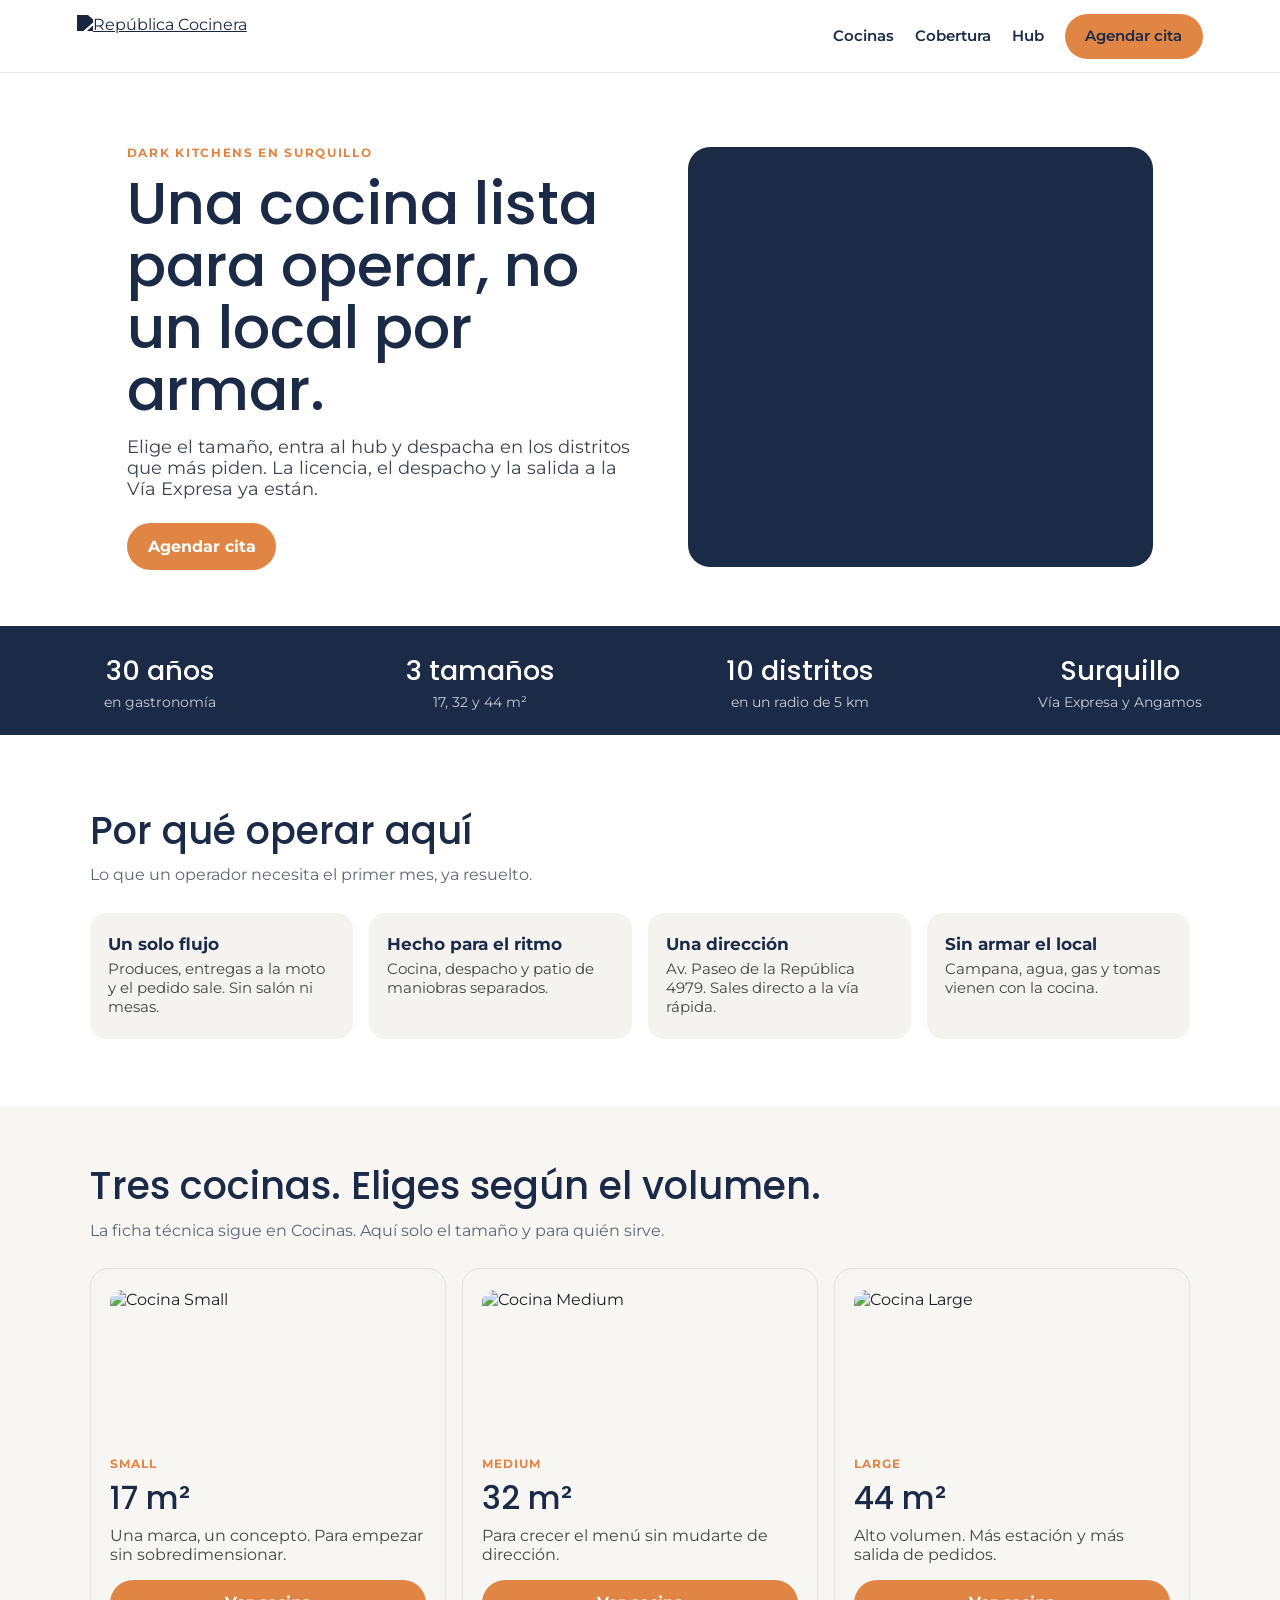
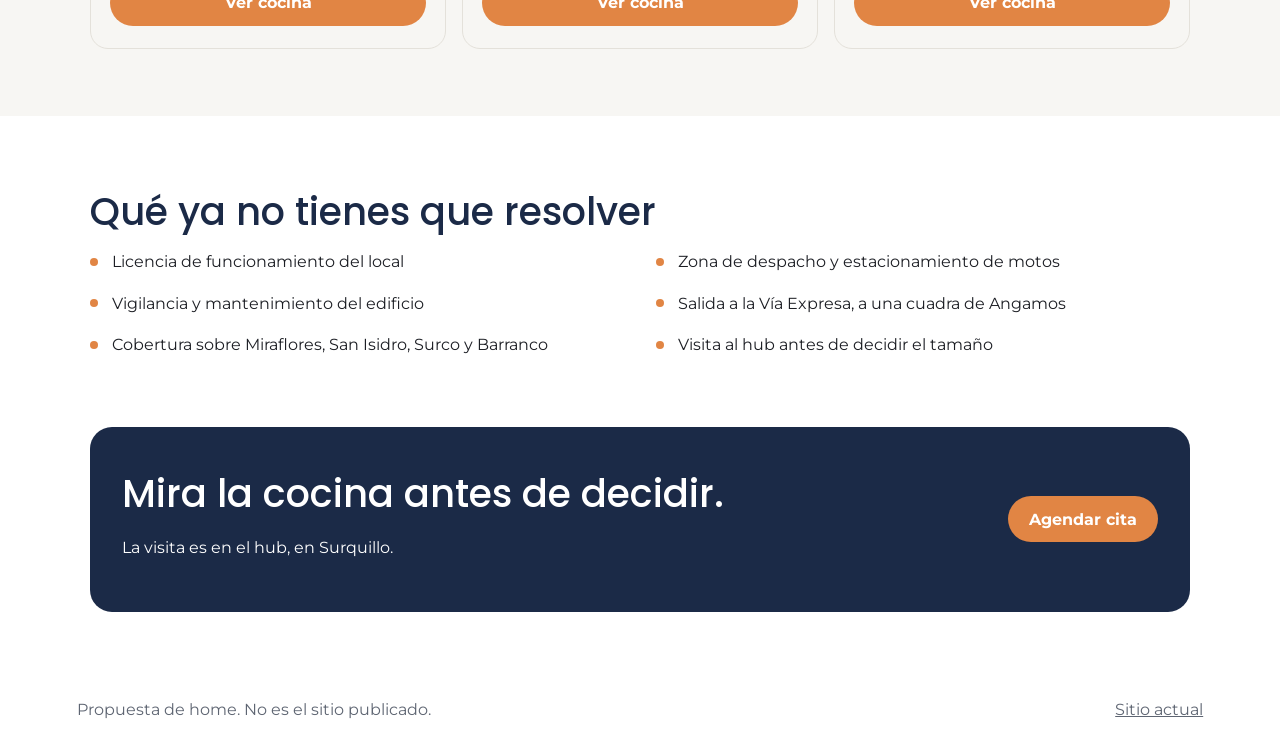
==== estilo/index.html @ 816dde57 "Agregar landing estilo Otter con los colores de RC" ====
<!DOCTYPE html>
<html lang="es">
<head>
<meta charset="utf-8">
<meta name="viewport" content="width=device-width, initial-scale=1">
<title>Estilo Otter | República Cocinera</title>
<link rel="icon" href="https://republicacocinera.com/img/favicon.png">
<link href="https://fonts.googleapis.com/css2?family=Montserrat:wght@400;600;700&family=Poppins:wght@300;500;600&display=swap" rel="stylesheet">
<style>
  :root { --navy:#1b2a47; --orange:#e18544; --paper:#f4f3ef; --ink:#1c1e24; --muted:#5e6572; }
  * { box-sizing: border-box; }
  body { margin:0; font-family:Montserrat,sans-serif; color:var(--ink); background:#fff; }
  a { color:inherit; }
  img { max-width:100%; display:block; }
  .nav { position:sticky; top:0; z-index:5; display:flex; align-items:center; justify-content:space-between; gap:1rem; padding:.85rem 6vw; background:#fff; border-bottom:1px solid #eceae4; }
  .nav img { height:42px; }
  .nav nav { display:flex; gap:1.3rem; align-items:center; }
  .nav nav a { text-decoration:none; font-size:.92rem; color:var(--navy); font-weight:600; }
  .btn { display:inline-block; background:var(--orange); color:#fff; text-decoration:none; font-weight:700; border-radius:999px; padding:.85rem 1.3rem; }
  .btn.line { background:#fff; color:var(--navy); border:1px solid #d9d6cf; }
  .hero { display:grid; grid-template-columns:1.05fr .95fr; gap:3rem; align-items:center; padding:4.5rem 6vw 3.5rem; max-width:1180px; margin:0 auto; }
  .kicker { letter-spacing:.14em; text-transform:uppercase; color:var(--orange); font-size:.75rem; font-weight:700; margin:0 0 .8rem; }
  h1 { font-family:Poppins,sans-serif; font-weight:500; font-size:clamp(2.4rem,4.6vw,3.8rem); line-height:1.05; color:var(--navy); margin:0 0 1rem; }
  .lead { font-size:1.12rem; color:#3c4250; max-width:34rem; margin:0 0 1.5rem; }
  .hero-photo { border-radius:22px; overflow:hidden; min-height:420px; background:var(--navy) center/cover no-repeat; }
  .stats { display:grid; grid-template-columns:repeat(4,1fr); background:var(--navy); color:#fff; }
  .stats div { padding:1.5rem 1rem; text-align:center; }
  .stats b { display:block; font-family:Poppins,sans-serif; font-weight:500; font-size:1.7rem; }
  .stats span { color:#c9ced8; font-size:.9rem; }
  section { padding:4.2rem 6vw; }
  .wrap { max-width:1100px; margin:0 auto; }
  h2 { font-family:Poppins,sans-serif; font-weight:500; font-size:clamp(1.8rem,3vw,2.5rem); color:var(--navy); margin:0 0 .4rem; }
  .sub { color:var(--muted); margin:0 0 1.8rem; }
  .grid4 { display:grid; grid-template-columns:repeat(4,1fr); gap:1rem; }
  .card { background:var(--paper); border-radius:16px; padding:1.3rem 1.15rem 1.4rem; }
  .card b { display:block; color:var(--navy); font-size:1.05rem; margin-bottom:.35rem; }
  .card p { margin:0; color:#444; font-size:.95rem; }
  .plans { display:grid; grid-template-columns:repeat(3,1fr); gap:1rem; }
  .plan { border:1px solid #e4e1da; border-radius:18px; padding:1.3rem 1.2rem 1.4rem; display:flex; flex-direction:column; }
  .plan img { height:150px; width:100%; object-fit:cover; border-radius:12px; margin-bottom:1rem; }
  .plan span { color:var(--orange); font-size:.75rem; font-weight:700; letter-spacing:.08em; }
  .plan h3 { font-family:Poppins,sans-serif; font-weight:500; font-size:2rem; color:var(--navy); margin:.2rem 0; }
  .plan p { color:#444; margin:0 0 1rem; }
  .plan .btn { margin-top:auto; text-align:center; }
  .checks { display:grid; grid-template-columns:1fr 1fr; gap:.7rem 2rem; list-style:none; padding:0; margin:0; }
  .checks li { padding:.35rem 0 .35rem 1.4rem; position:relative; }
  .checks li::before { content:""; position:absolute; left:0; top:.7rem; width:8px; height:8px; border-radius:50%; background:var(--orange); }
  .band { background:var(--navy); color:#fff; border-radius:22px; padding:2.4rem 2rem; display:flex; justify-content:space-between; align-items:center; gap:1rem; }
  .band h2, .band p { color:#fff; }
  footer { padding:1.3rem 6vw 2rem; color:var(--muted); display:flex; justify-content:space-between; }
  @media (max-width:900px) {
    .hero, .grid4, .plans, .checks, .stats { grid-template-columns:1fr 1fr; }
    .hero { grid-template-columns:1fr; }
    .nav nav a:not(.btn) { display:none; }
    .band { flex-direction:column; align-items:flex-start; }
  }
</style>
</head>
<body>
<header class="nav">
  <a href="https://republicacocinera.com/"><img src="https://republicacocinera.com/img/logotipo-top.svg" alt="República Cocinera" style="filter:brightness(0) saturate(100%) invert(14%) sepia(18%) saturate(1400%) hue-rotate(182deg);"></a>
  <nav>
    <a href="https://republicacocinera.com/cocinas">Cocinas</a>
    <a href="https://republicacocinera.com/cobertura">Cobertura</a>
    <a href="https://republicacocinera.com/hub-gastronomico">Hub</a>
    <a class="btn" href="https://republicacocinera.com/formulario">Agendar cita</a>
  </nav>
</header>
<section class="hero">
  <div>
    <p class="kicker">Dark kitchens en Surquillo</p>
    <h1>Una cocina lista para operar, no un local por armar.</h1>
    <p class="lead">Elige el tamaño, entra al hub y despacha en los distritos que más piden. La licencia, el despacho y la salida a la Vía Expresa ya están.</p>
    <a class="btn" href="https://republicacocinera.com/formulario">Agendar cita</a>
  </div>
  <div class="hero-photo" style="background-image:url('https://republicacocinera.com/img/republica-cocinera-peru.jpg')"></div>
</section>
<div class="stats">
  <div><b>30 años</b><span>en gastronomía</span></div>
  <div><b>3 tamaños</b><span>17, 32 y 44 m²</span></div>
  <div><b>10 distritos</b><span>en un radio de 5 km</span></div>
  <div><b>Surquillo</b><span>Vía Expresa y Angamos</span></div>
</div>
<section>
  <div class="wrap">
    <h2>Por qué operar aquí</h2>
    <p class="sub">Lo que un operador necesita el primer mes, ya resuelto.</p>
    <div class="grid4">
      <article class="card"><b>Un solo flujo</b><p>Produces, entregas a la moto y el pedido sale. Sin salón ni mesas.</p></article>
      <article class="card"><b>Hecho para el ritmo</b><p>Cocina, despacho y patio de maniobras separados.</p></article>
      <article class="card"><b>Una dirección</b><p>Av. Paseo de la República 4979. Sales directo a la vía rápida.</p></article>
      <article class="card"><b>Sin armar el local</b><p>Campana, agua, gas y tomas vienen con la cocina.</p></article>
    </div>
  </div>
</section>
<section style="background:#f7f6f3; padding-top:3.2rem;">
  <div class="wrap">
    <h2>Tres cocinas. Eliges según el volumen.</h2>
    <p class="sub">La ficha técnica sigue en Cocinas. Aquí solo el tamaño y para quién sirve.</p>
    <div class="plans">
      <article class="plan">
        <img src="https://republicacocinera.com/img/cocinas/cocina-small-1.jpg" alt="Cocina Small">
        <span>SMALL</span>
        <h3>17 m²</h3>
        <p>Una marca, un concepto. Para empezar sin sobredimensionar.</p>
        <a class="btn" href="https://republicacocinera.com/cocinas">Ver cocina</a>
      </article>
      <article class="plan">
        <img src="https://republicacocinera.com/img/cocinas/cocina-medium-1.jpg" alt="Cocina Medium">
        <span>MEDIUM</span>
        <h3>32 m²</h3>
        <p>Para crecer el menú sin mudarte de dirección.</p>
        <a class="btn" href="https://republicacocinera.com/cocinas">Ver cocina</a>
      </article>
      <article class="plan">
        <img src="https://republicacocinera.com/img/cocinas/cocina-large-1.jpg" alt="Cocina Large">
        <span>LARGE</span>
        <h3>44 m²</h3>
        <p>Alto volumen. Más estación y más salida de pedidos.</p>
        <a class="btn" href="https://republicacocinera.com/cocinas">Ver cocina</a>
      </article>
    </div>
  </div>
</section>
<section>
  <div class="wrap">
    <h2>Qué ya no tienes que resolver</h2>
    <ul class="checks">
      <li>Licencia de funcionamiento del local</li>
      <li>Zona de despacho y estacionamiento de motos</li>
      <li>Vigilancia y mantenimiento del edificio</li>
      <li>Salida a la Vía Expresa, a una cuadra de Angamos</li>
      <li>Cobertura sobre Miraflores, San Isidro, Surco y Barranco</li>
      <li>Visita al hub antes de decidir el tamaño</li>
    </ul>
  </div>
</section>
<section style="padding-top:0">
  <div class="wrap">
    <div class="band">
      <div>
        <h2>Mira la cocina antes de decidir.</h2>
        <p>La visita es en el hub, en Surquillo.</p>
      </div>
      <a class="btn" href="https://republicacocinera.com/formulario">Agendar cita</a>
    </div>
  </div>
</section>
<footer>
  <span>Propuesta de home. No es el sitio publicado.</span>
  <a href="https://republicacocinera.com/">Sitio actual</a>
</footer>
</body>
</html>
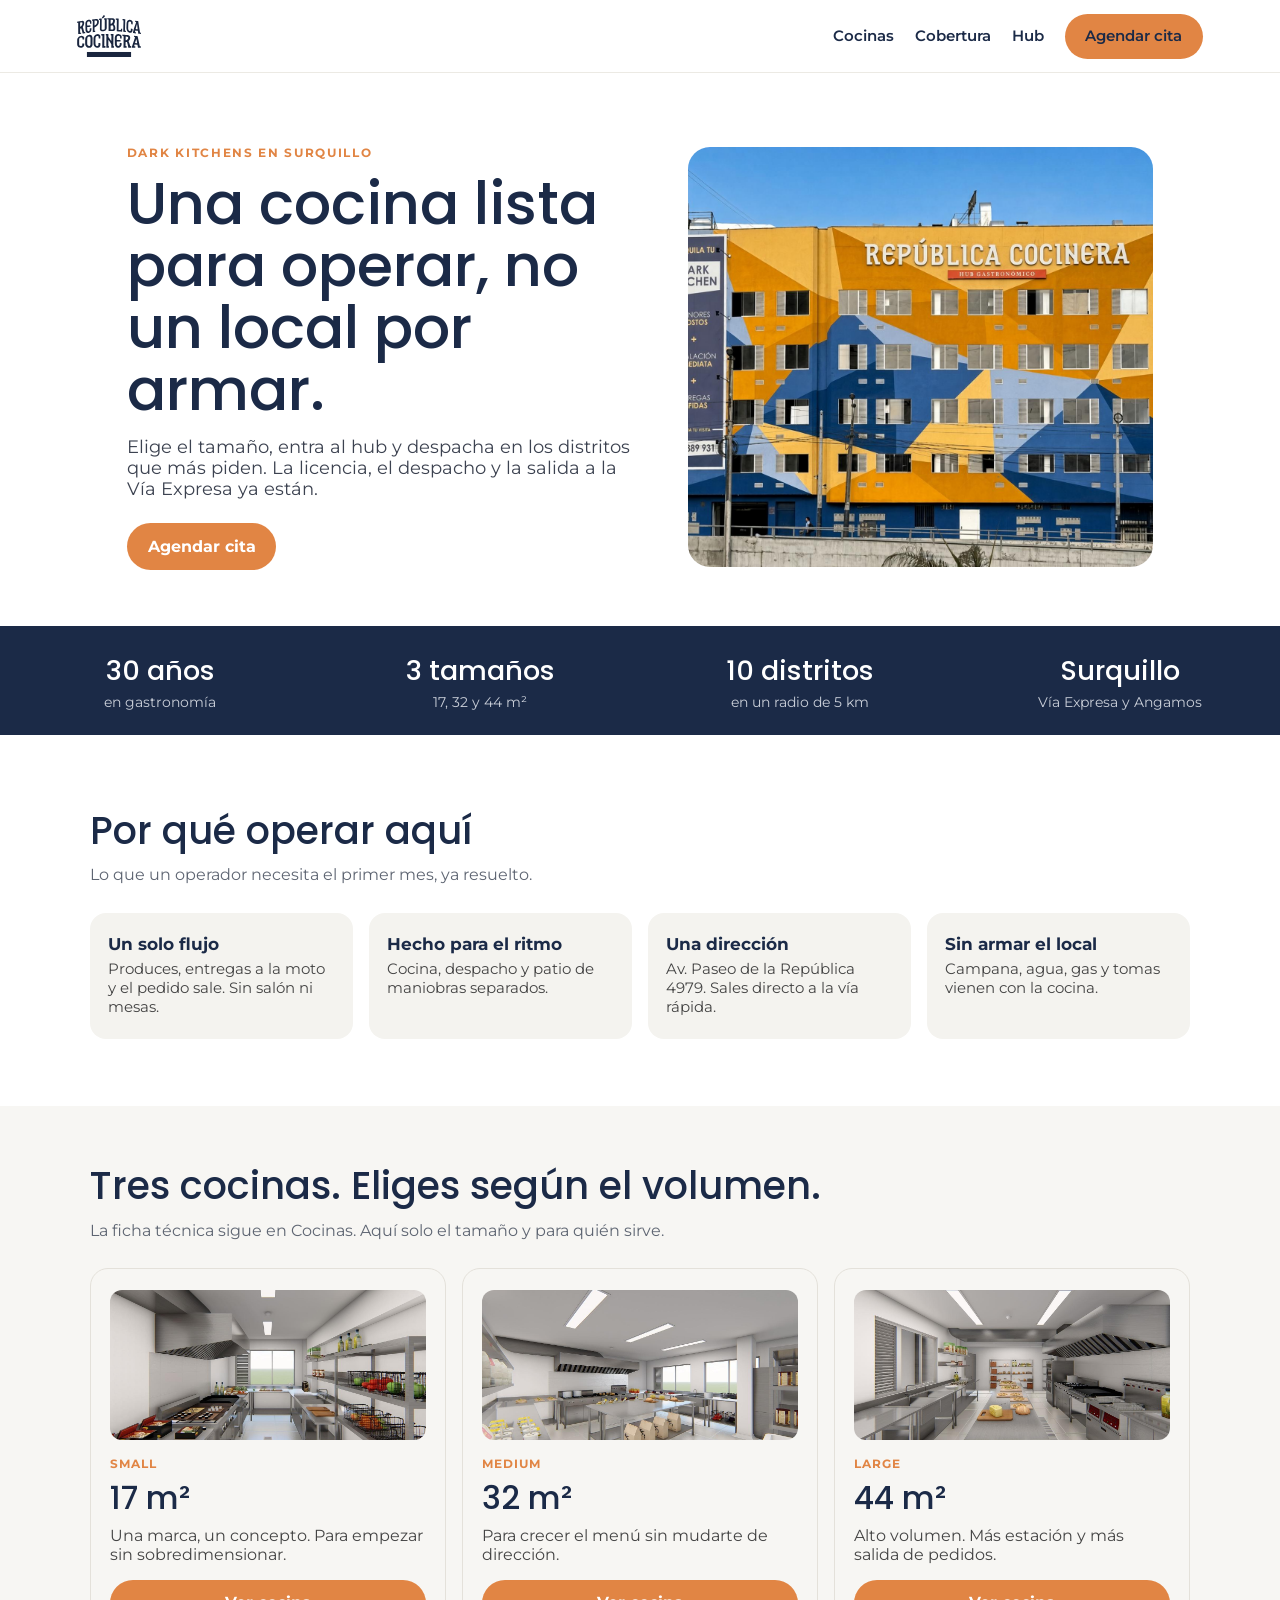
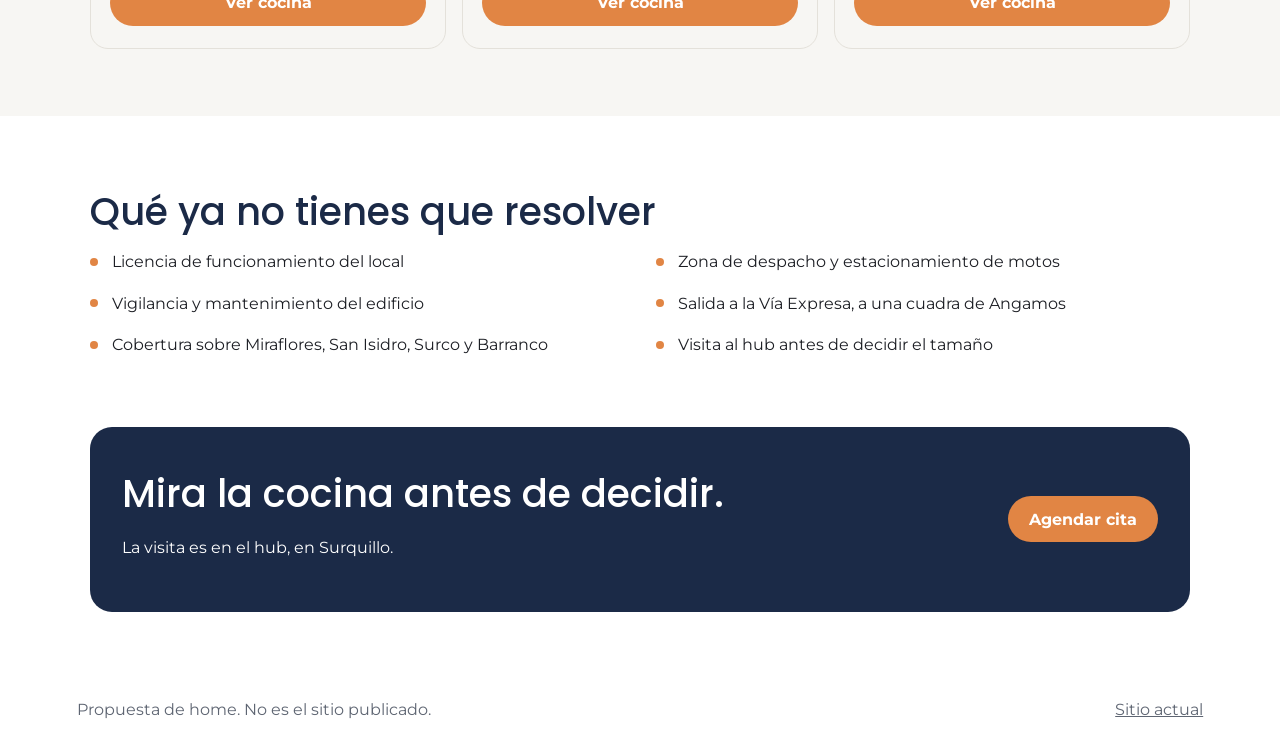
==== commit 03c2b0cb: "Usar las fotos reales de RC en la landing" ====
--- a/estilo/index.html
+++ b/estilo/index.html
@@ -4,7 +4,7 @@
 <meta charset="utf-8">
 <meta name="viewport" content="width=device-width, initial-scale=1">
 <title>Estilo Otter | República Cocinera</title>
-<link rel="icon" href="https://republicacocinera.com/img/favicon.png">
+<link rel="icon" href="img/favicon.png">
 <link href="https://fonts.googleapis.com/css2?family=Montserrat:wght@400;600;700&family=Poppins:wght@300;500;600&display=swap" rel="stylesheet">
 <style>
   :root { --navy:#1b2a47; --orange:#e18544; --paper:#f4f3ef; --ink:#1c1e24; --muted:#5e6572; }
@@ -58,7 +58,7 @@
 </head>
 <body>
 <header class="nav">
-  <a href="https://republicacocinera.com/"><img src="https://republicacocinera.com/img/logotipo-top.svg" alt="República Cocinera" style="filter:brightness(0) saturate(100%) invert(14%) sepia(18%) saturate(1400%) hue-rotate(182deg);"></a>
+  <a href="https://republicacocinera.com/"><img src="img/logotipo-top.svg" alt="República Cocinera" style="filter:brightness(0) saturate(100%) invert(14%) sepia(18%) saturate(1400%) hue-rotate(182deg);"></a>
   <nav>
     <a href="https://republicacocinera.com/cocinas">Cocinas</a>
     <a href="https://republicacocinera.com/cobertura">Cobertura</a>
@@ -73,7 +73,7 @@
     <p class="lead">Elige el tamaño, entra al hub y despacha en los distritos que más piden. La licencia, el despacho y la salida a la Vía Expresa ya están.</p>
     <a class="btn" href="https://republicacocinera.com/formulario">Agendar cita</a>
   </div>
-  <div class="hero-photo" style="background-image:url('https://republicacocinera.com/img/republica-cocinera-peru.jpg')"></div>
+  <div class="hero-photo" style="background-image:url('img/republica-cocinera-peru.jpg')"></div>
 </section>
 <div class="stats">
   <div><b>30 años</b><span>en gastronomía</span></div>
@@ -99,21 +99,21 @@
     <p class="sub">La ficha técnica sigue en Cocinas. Aquí solo el tamaño y para quién sirve.</p>
     <div class="plans">
       <article class="plan">
-        <img src="https://republicacocinera.com/img/cocinas/cocina-small-1.jpg" alt="Cocina Small">
+        <img src="img/cocinas/cocina-small-1.jpg" alt="Cocina Small">
         <span>SMALL</span>
         <h3>17 m²</h3>
         <p>Una marca, un concepto. Para empezar sin sobredimensionar.</p>
         <a class="btn" href="https://republicacocinera.com/cocinas">Ver cocina</a>
       </article>
       <article class="plan">
-        <img src="https://republicacocinera.com/img/cocinas/cocina-medium-1.jpg" alt="Cocina Medium">
+        <img src="img/cocinas/cocina-medium-1.jpg" alt="Cocina Medium">
         <span>MEDIUM</span>
         <h3>32 m²</h3>
         <p>Para crecer el menú sin mudarte de dirección.</p>
         <a class="btn" href="https://republicacocinera.com/cocinas">Ver cocina</a>
       </article>
       <article class="plan">
-        <img src="https://republicacocinera.com/img/cocinas/cocina-large-1.jpg" alt="Cocina Large">
+        <img src="img/cocinas/cocina-large-1.jpg" alt="Cocina Large">
         <span>LARGE</span>
         <h3>44 m²</h3>
         <p>Alto volumen. Más estación y más salida de pedidos.</p>
